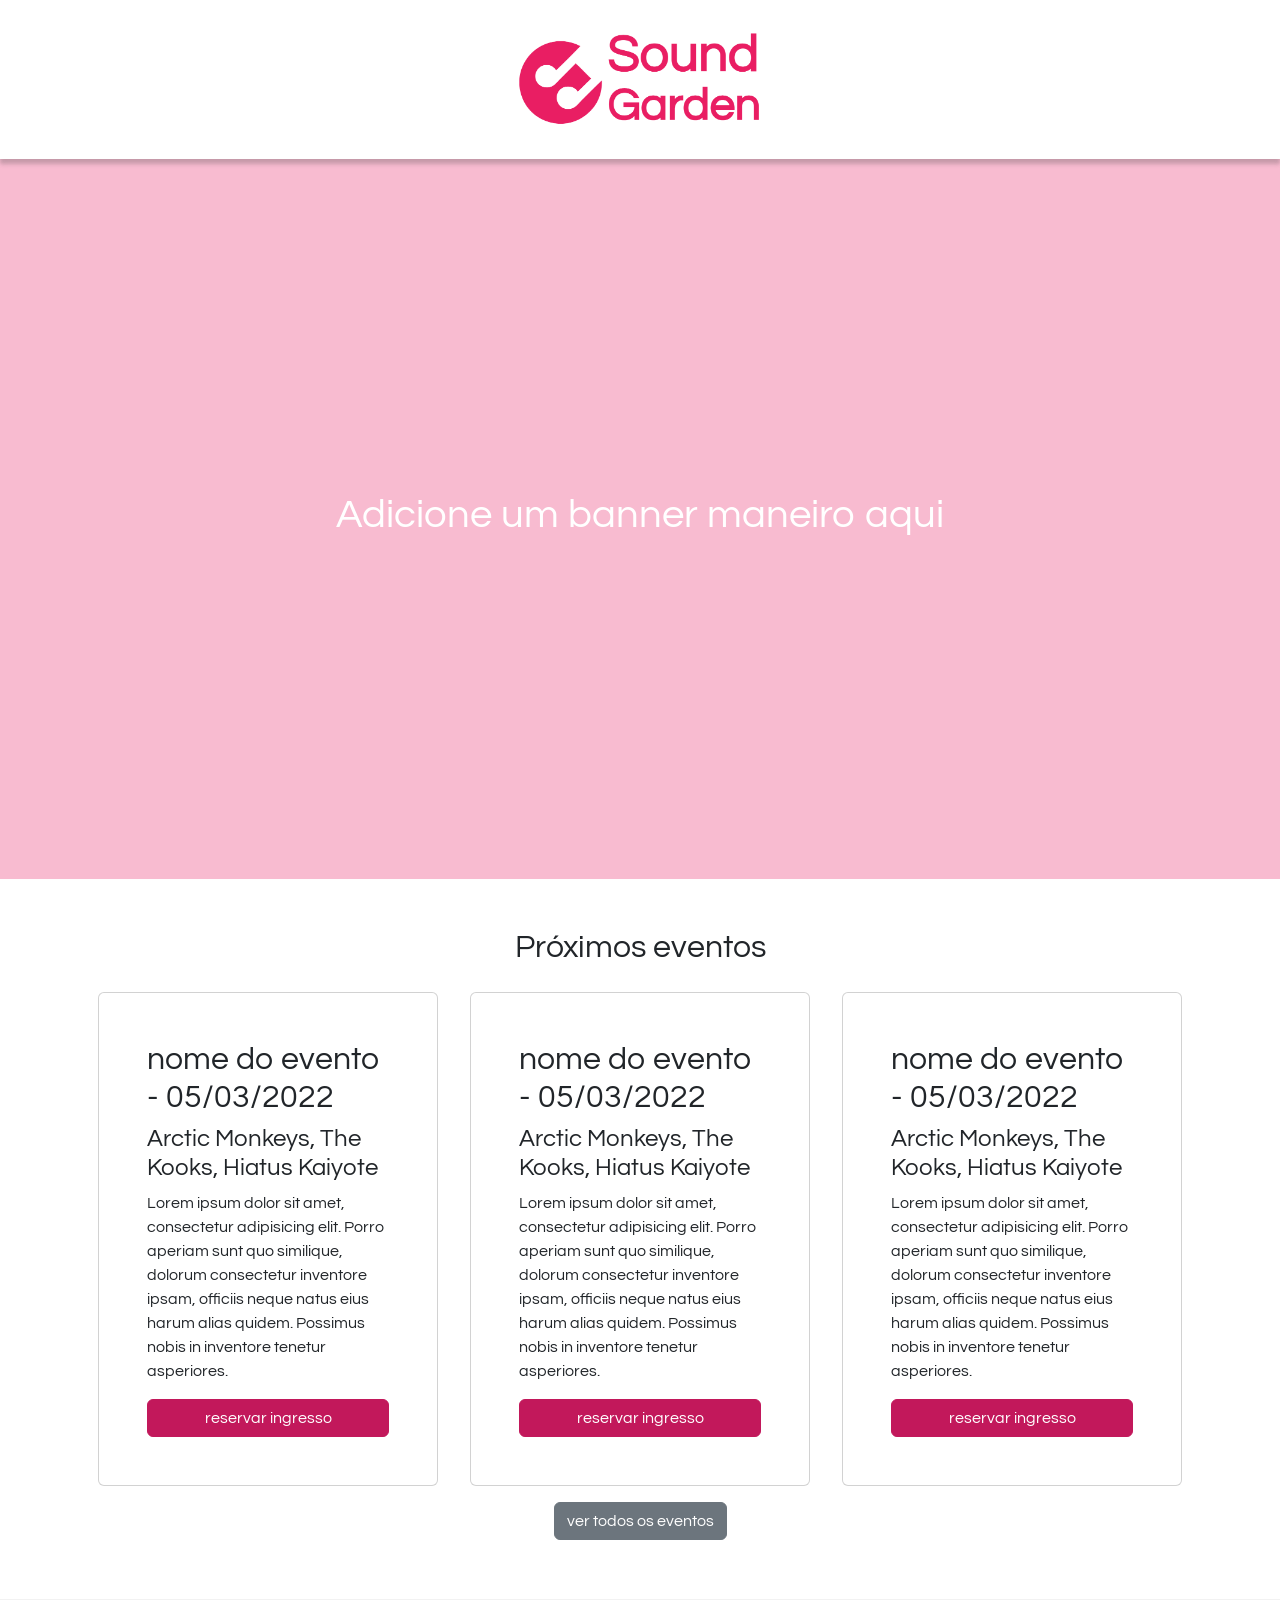
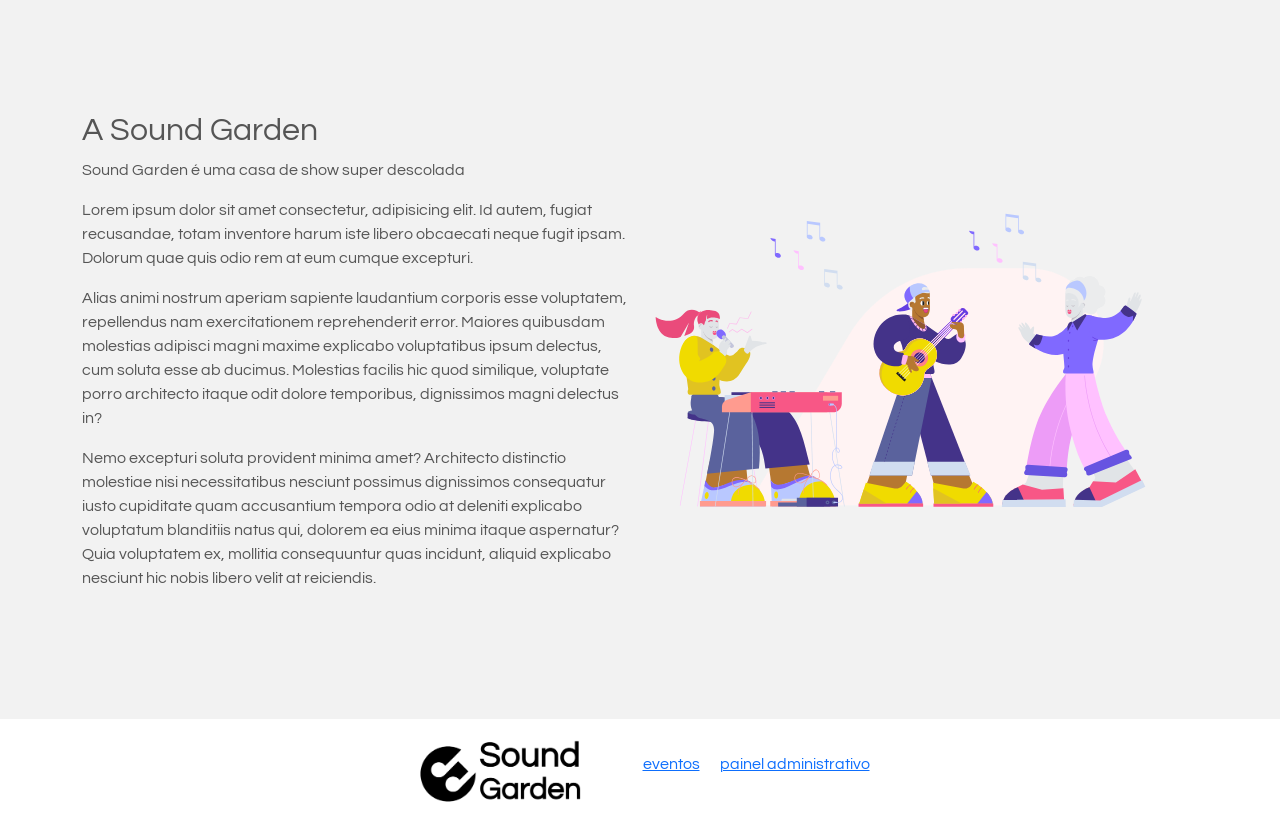
==== index.html @ 7aafb807 "Inicio do Desafio 02 Gama Academy" ====
<!DOCTYPE html>
<html lang="en">

<head>
    <meta charset="UTF-8">
    <meta http-equiv="X-UA-Compatible" content="IE=edge">
    <meta name="viewport" content="width=device-width, initial-scale=1.0">
    <title>Sound Garden</title>
    <link href="https://cdn.jsdelivr.net/npm/bootstrap@5.0.2/dist/css/bootstrap.min.css" rel="stylesheet"
        integrity="sha384-EVSTQN3/azprG1Anm3QDgpJLIm9Nao0Yz1ztcQTwFspd3yD65VohhpuuCOmLASjC" crossorigin="anonymous">
    <link rel="stylesheet" href="css/style.css">
</head>

<body>
    <header class=" d-flex justify-content-center align-items-center">
        <img src="img/Sound-logo (1).png" width="300" alt="">
    </header>
    <main>
        <section class="full d-flex justify-content-center align-items-center"
            style="background-color: #F8BBD0; color: #fff">
            <div class="text-center">
                <h1>Adicione um banner maneiro aqui</h1>
            </div>
        </section>
        <section class="full">
            <div class="container text-center">
                <h2>Próximos eventos</h2>
            </div>
            <div class="container d-flex justify-content-center align-items-center">
                <article class="evento card p-5 m-3">
                    <h2>nome do evento - 05/03/2022</h2>
                    <h4>Arctic Monkeys, The Kooks, Hiatus Kaiyote</h4>
                    <p>Lorem ipsum dolor sit amet, consectetur adipisicing elit. Porro aperiam sunt quo similique,
                        dolorum consectetur inventore ipsam, officiis neque natus eius harum alias quidem. Possimus
                        nobis in inventore tenetur asperiores.</p>
                    <a href="#" class="btn btn-primary">reservar ingresso</a>
                </article>
                <article class="evento card p-5 m-3">
                    <h2>nome do evento - 05/03/2022</h2>
                    <h4>Arctic Monkeys, The Kooks, Hiatus Kaiyote</h4>
                    <p>Lorem ipsum dolor sit amet, consectetur adipisicing elit. Porro aperiam sunt quo similique,
                        dolorum consectetur inventore ipsam, officiis neque natus eius harum alias quidem. Possimus
                        nobis in inventore tenetur asperiores.</p>
                    <a href="#" class="btn btn-primary">reservar ingresso</a>
                </article>
                <article class="evento card p-5 m-3">
                    <h2>nome do evento - 05/03/2022</h2>
                    <h4>Arctic Monkeys, The Kooks, Hiatus Kaiyote</h4>
                    <p>Lorem ipsum dolor sit amet, consectetur adipisicing elit. Porro aperiam sunt quo similique,
                        dolorum consectetur inventore ipsam, officiis neque natus eius harum alias quidem. Possimus
                        nobis in inventore tenetur asperiores.</p>
                    <a href="#" class="btn btn-primary">reservar ingresso</a>
                </article>
            </div>
            <div class="container text-center">
                <a href="eventos.html" class="btn btn-secondary">ver todos os eventos</a>
            </div>
        </section>
        <section class="full d-flex justify-content-center align-items-center"
            style="background-color: #f2f2f2; color: #555">
            <div class="container">
                <div class="row d-flex justify-content-center align-items-center">
                    <div class="col">
                        <h2>A Sound Garden</h2>

                        <p>Sound Garden é uma casa de show super descolada</p>

                        <p>Lorem ipsum dolor sit amet consectetur, adipisicing elit. Id autem, fugiat recusandae, totam
                            inventore harum iste libero obcaecati neque fugit ipsam. Dolorum quae quis odio rem at eum
                            cumque excepturi.</p>
                        <p>Alias animi nostrum aperiam sapiente laudantium
                            corporis esse voluptatem, repellendus nam exercitationem reprehenderit error. Maiores
                            quibusdam molestias adipisci magni maxime explicabo voluptatibus ipsum delectus, cum soluta
                            esse ab ducimus. Molestias facilis hic quod similique, voluptate porro architecto itaque
                            odit dolore temporibus, dignissimos magni delectus in?</p>
                        <p>Nemo excepturi soluta provident minima amet? Architecto
                            distinctio molestiae nisi necessitatibus nesciunt possimus dignissimos consequatur iusto
                            cupiditate quam accusantium tempora odio at deleniti explicabo voluptatum blanditiis natus
                            qui, dolorem ea eius minima itaque aspernatur? Quia voluptatem ex, mollitia consequuntur
                            quas incidunt, aliquid explicabo nesciunt hic nobis libero velit at reiciendis.</p>
                    </div>
                    <div class="col">
                        <img src="img/music.svg" width="500px">
                    </div>
                </div>
            </div>
        </section>

    </main>
    <footer>
        <div class="container d-flex justify-content-center align-items-center">
            <a href="#">
                <img src="img/Sound-logo-black (1).png" width="200px" alt="">
            </a>
            <nav>
                <ul>
                    <li>
                        <a href="eventos.html">eventos</a>
                    </li>
                    <li>
                        <a href="admin.html">painel administrativo</a>
                    </li>
                </ul>
            </nav>
        </div>
    </footer>
</body>

</html>
---- css/style.css ----
@import url('https://fonts.googleapis.com/css2?family=Questrial&display=swap');
body{
    font-family: 'Questrial', sans-serif;
}

.img-responsive {
    max-width: 100%;
}

header {
    position: relative;
    box-shadow: 0px 5px 4px 0px rgb(63 63 63 / 27%);
    width: 100%;
    background-color: #fff;
}
aside {
    min-height: 100vh;
}

.nav-pills .nav-link.active, .nav-pills .show>.nav-link {
    background-color: #C2185B;
}

.btn-primary{
    background-color: #C2185B;
    border-color: #C2185B;
}

main.login {
    width: 400px;
}

section.full{
    width: 100%;
    min-height: 80vh;
    padding: 50px 0;
}

article.evento {
    width: 350px;
}

footer nav ul{
    list-style: none;
    display: flex;
}

footer nav ul li  {
    padding: 10px;
}
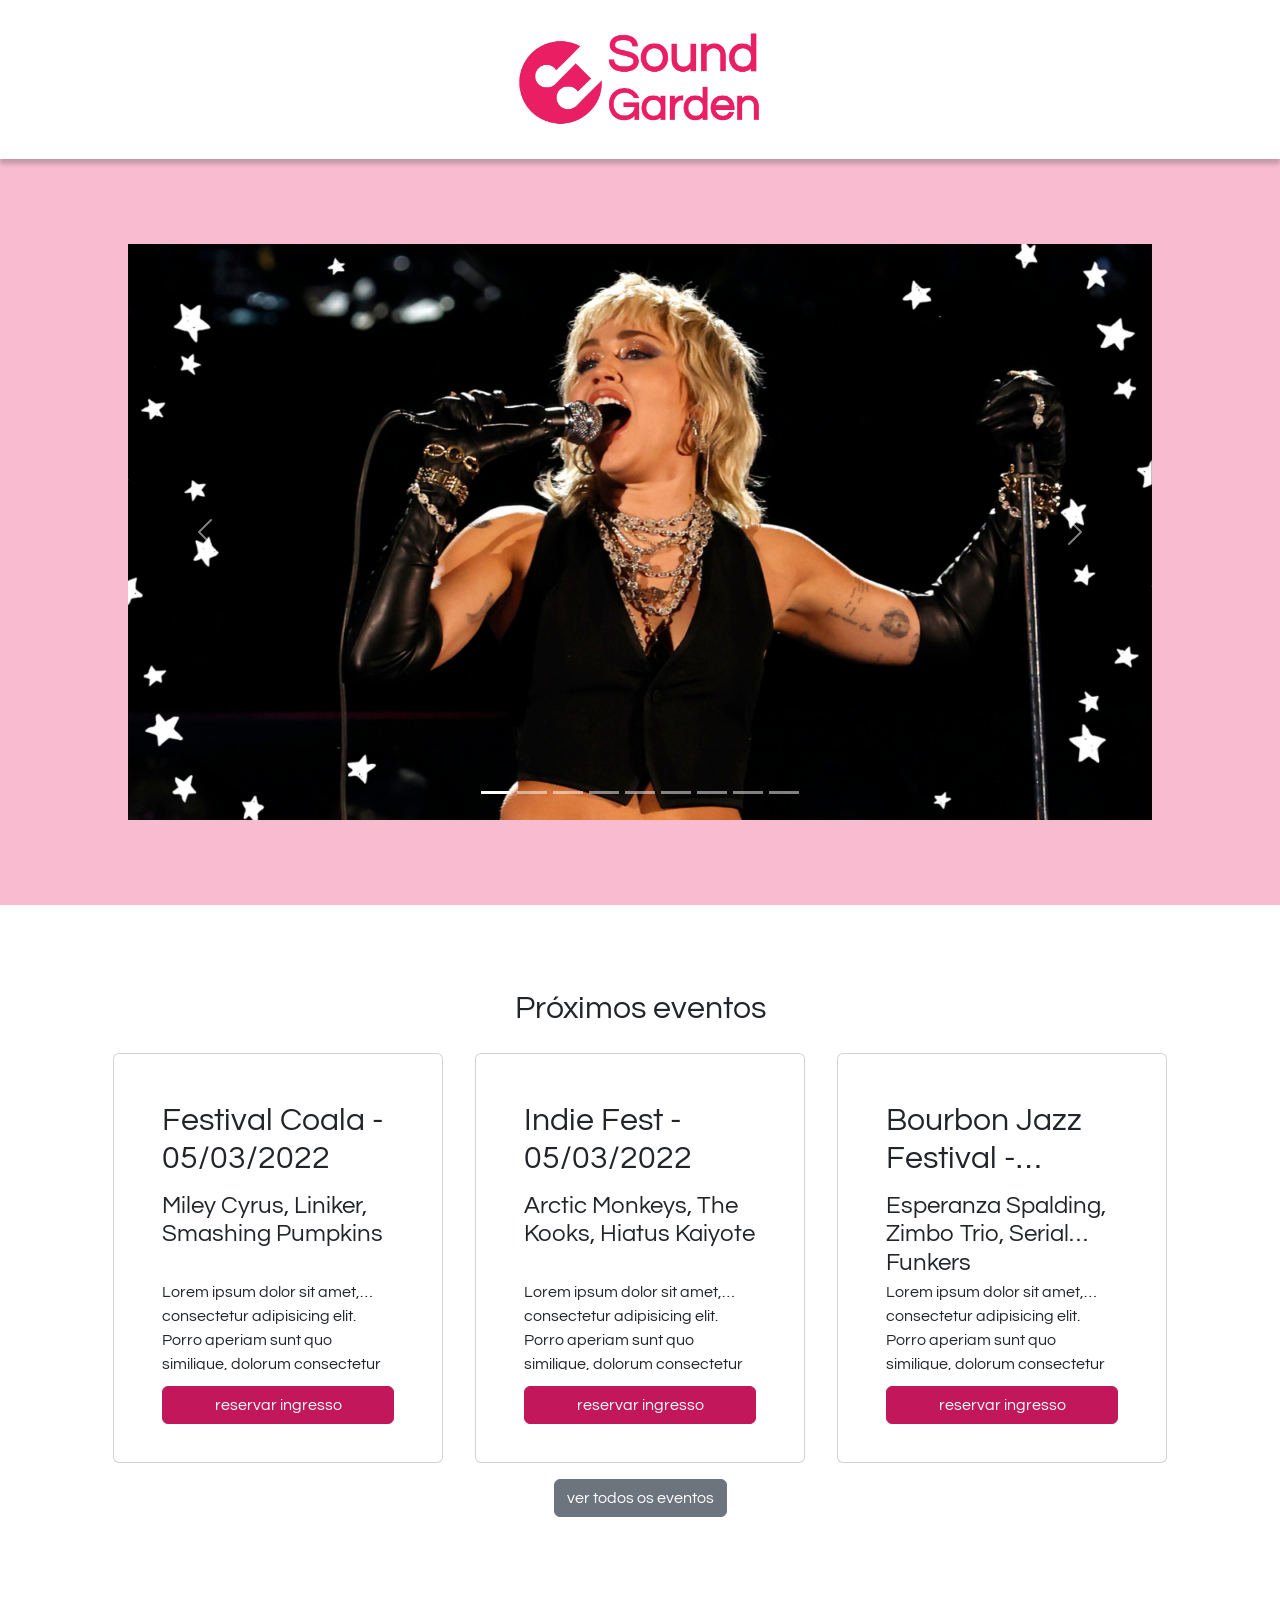
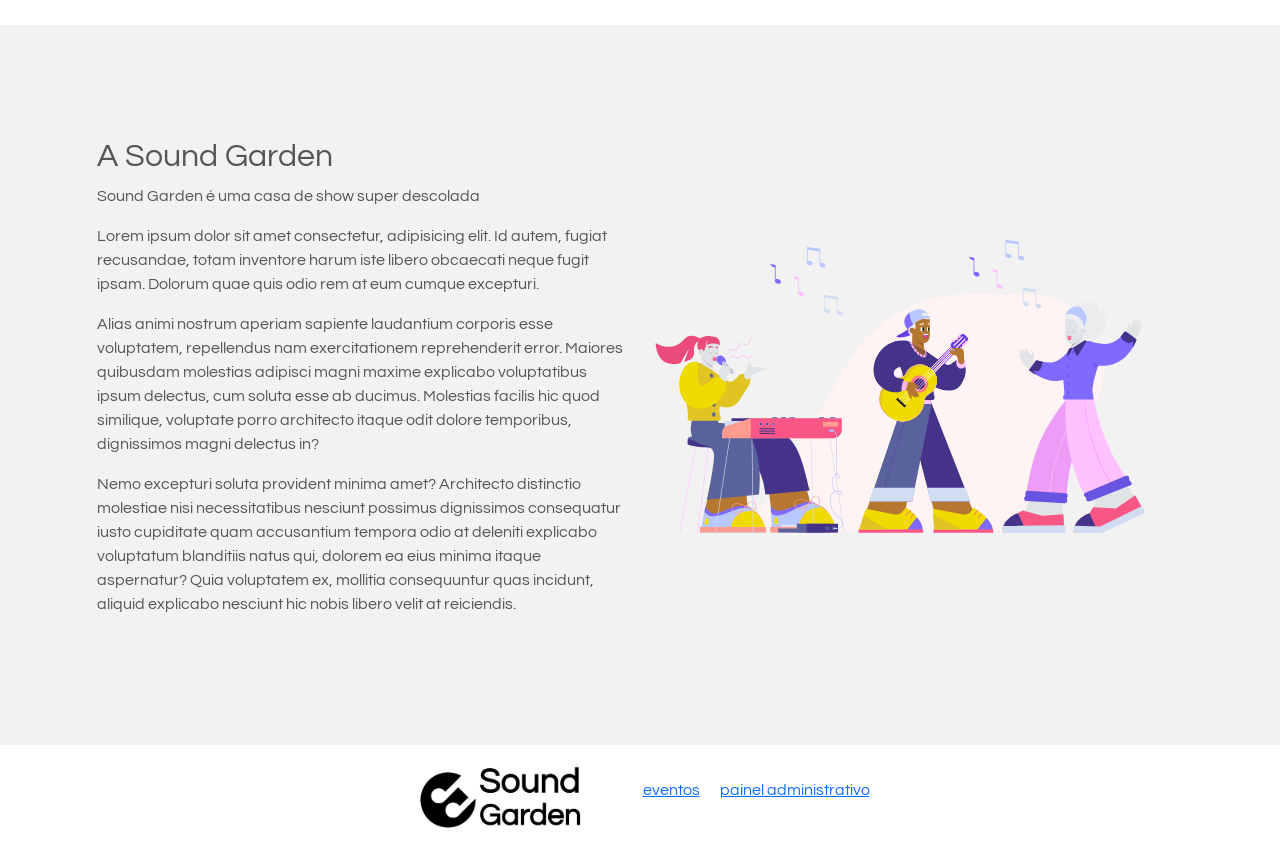
==== commit d5eafe53: "Tentativas de progresso sem sucesso" ====
--- a/index.html
+++ b/index.html
@@ -9,6 +9,7 @@
     <link href="https://cdn.jsdelivr.net/npm/bootstrap@5.0.2/dist/css/bootstrap.min.css" rel="stylesheet"
         integrity="sha384-EVSTQN3/azprG1Anm3QDgpJLIm9Nao0Yz1ztcQTwFspd3yD65VohhpuuCOmLASjC" crossorigin="anonymous">
     <link rel="stylesheet" href="css/style.css">
+
 </head>
 
 <body>
@@ -18,9 +19,75 @@
     <main>
         <section class="full d-flex justify-content-center align-items-center"
             style="background-color: #F8BBD0; color: #fff">
-            <div class="text-center">
-                <h1>Adicione um banner maneiro aqui</h1>
-            </div>
+
+            <div id="carouselExampleIndicators" class="carousel slide" data-bs-ride="carousel">
+                <div class="carousel-indicators">
+                    <button type="button" data-bs-target="#carouselExampleIndicators" data-bs-slide-to="0"
+                        class="active" aria-current="true" aria-label="Slide 1"></button>
+                    <button type="button" data-bs-target="#carouselExampleIndicators" data-bs-slide-to="1"
+                        aria-label="Slide 2"></button>
+                    <button type="button" data-bs-target="#carouselExampleIndicators" data-bs-slide-to="2"
+                        aria-label="Slide 3"></button>
+                    <button type="button" data-bs-target="#carouselExampleIndicators" data-bs-slide-to="3"
+                        aria-label="Slide 4"></button>
+                    <button type="button" data-bs-target="#carouselExampleIndicators" data-bs-slide-to="4"
+                        aria-label="Slide 5"></button>
+                    <button type="button" data-bs-target="#carouselExampleIndicators" data-bs-slide-to="5"
+                        aria-label="Slide 6"></button>
+                    <button type="button" data-bs-target="#carouselExampleIndicators" data-bs-slide-to="6"
+                        aria-label="Slide 7"></button>
+                    <button type="button" data-bs-target="#carouselExampleIndicators" data-bs-slide-to="7"
+                        aria-label="Slide 8"></button>
+                    <button type="button" data-bs-target="#carouselExampleIndicators" data-bs-slide-to="8"
+                        aria-label="Slide 9"></button>
+
+
+                </div>
+                <div class="carousel-inner">
+                    <div class="carousel-item active">
+                        <img src="./img/0.png" class="d-block w-100" alt="./img./0.png">
+                    </div>
+                    <div class="carousel-item">
+                        <img src="./img/1.jpg" class="d-block w-100" alt=".img/1.jpg">
+                    </div>
+                    <div class="carousel-item">
+                        <img src="./img/2.jpg" class="d-block w-100" alt="./img/2.jpg">
+                    </div>
+                    <div class="carousel-item">
+                        <img src="./img/3.jpg" class="d-block w-100" alt="./img/3.jpg">
+                    </div>
+                    <div class="carousel-item">
+                        <img src="./img/4.jpg" class="d-block w-100" alt="./img/4.jpg">
+                    </div>
+                    <div class="carousel-item">
+                        <img src="./img/5.jpg" class="d-block w-100" alt="./img/5.jpg">
+                    </div>
+                    <div class="carousel-item">
+                        <img src="./img/6.jpeg" class="d-block w-100" alt="./img/6.jpeg">
+                    </div>
+                    <div class="carousel-item">
+                        <img src="./img/7.png" class="d-block w-100" alt="./img/7.png">
+                    </div>
+                    <div class="carousel-item">
+                        <img src="./img/8.jpeg" class="d-block w-100" alt="./img/8.jpeg">
+                    </div>
+
+                    <div>
+
+                    </div>
+                    <button class="carousel-control-prev" type="button" data-bs-target="#carouselExampleIndicators"
+                        data-bs-slide="prev">
+                        <span class="carousel-control-prev-icon" aria-hidden="true"></span>
+                        <span class="visually-hidden">Previous</span>
+                    </button>
+                    <button class="carousel-control-next" type="button" data-bs-target="#carouselExampleIndicators"
+                        data-bs-slide="next">
+                        <span class="carousel-control-next-icon" aria-hidden="true"></span>
+                        <span class="visually-hidden">Next</span>
+                    </button>
+
+                </div>
+
         </section>
         <section class="full">
             <div class="container text-center">
@@ -28,7 +95,15 @@
             </div>
             <div class="container d-flex justify-content-center align-items-center">
                 <article class="evento card p-5 m-3">
-                    <h2>nome do evento - 05/03/2022</h2>
+                    <h2>Festival Coala - 05/03/2022</h2>
+                    <h4>Miley Cyrus, Liniker, Smashing Pumpkins</h4>
+                    <p>Lorem ipsum dolor sit amet, consectetur adipisicing elit. Porro aperiam sunt quo similique,
+                        dolorum consectetur inventore ipsam, officiis neque natus eius harum alias quidem. Possimus
+                        nobis in inventore tenetur asperiores.</p>
+                    <a href="#" class="btn btn-primary">reservar ingresso</a>
+                </article>
+                <article class="evento card p-5 m-3">
+                    <h2>Indie Fest - 05/03/2022</h2>
                     <h4>Arctic Monkeys, The Kooks, Hiatus Kaiyote</h4>
                     <p>Lorem ipsum dolor sit amet, consectetur adipisicing elit. Porro aperiam sunt quo similique,
                         dolorum consectetur inventore ipsam, officiis neque natus eius harum alias quidem. Possimus
@@ -36,16 +111,8 @@
                     <a href="#" class="btn btn-primary">reservar ingresso</a>
                 </article>
                 <article class="evento card p-5 m-3">
-                    <h2>nome do evento - 05/03/2022</h2>
-                    <h4>Arctic Monkeys, The Kooks, Hiatus Kaiyote</h4>
-                    <p>Lorem ipsum dolor sit amet, consectetur adipisicing elit. Porro aperiam sunt quo similique,
-                        dolorum consectetur inventore ipsam, officiis neque natus eius harum alias quidem. Possimus
-                        nobis in inventore tenetur asperiores.</p>
-                    <a href="#" class="btn btn-primary">reservar ingresso</a>
-                </article>
-                <article class="evento card p-5 m-3">
-                    <h2>nome do evento - 05/03/2022</h2>
-                    <h4>Arctic Monkeys, The Kooks, Hiatus Kaiyote</h4>
+                    <h2>Bourbon Jazz Festival - 05/03/2022</h2>
+                    <h4>Esperanza Spalding, Zimbo Trio, Serial Funkers</h4>
                     <p>Lorem ipsum dolor sit amet, consectetur adipisicing elit. Porro aperiam sunt quo similique,
                         dolorum consectetur inventore ipsam, officiis neque natus eius harum alias quidem. Possimus
                         nobis in inventore tenetur asperiores.</p>
@@ -104,6 +171,9 @@
             </nav>
         </div>
     </footer>
+    <script src="https://cdn.jsdelivr.net/npm/bootstrap@5.0.2/dist/js/bootstrap.bundle.min.js"
+        integrity="sha384-MrcW6ZMFYlzcLA8Nl+NtUVF0sA7MsXsP1UyJoMp4YLEuNSfAP+JcXn/tWtIaxVXM" crossorigin="anonymous">
+        </script>
 </body>
 
 </html>
--- a/css/style.css
+++ b/css/style.css
@@ -31,13 +31,37 @@
 }
 
 section.full{
+    display: inline-flexbox;
     width: 100%;
     min-height: 80vh;
-    padding: 50px 0;
+    padding: 85px;
 }
 
 article.evento {
+    min-height: 72px;
+    height: 410px;
     width: 350px;
+}
+article.evento p {
+    display: -webkit-box;
+    -webkit-line-clamp: 1;
+    -webkit-box-orient: vertical;
+    overflow: hidden;
+    min-height: 90px;
+}
+article.evento h2 {
+    display: -webkit-box;
+    -webkit-line-clamp: 2;
+    -webkit-box-orient: vertical;
+    overflow: hidden;
+    min-height: 82px;
+}
+article.evento h4 {
+    display: -webkit-box;
+    -webkit-line-clamp: 2;
+    -webkit-box-orient: vertical;
+    overflow: hidden;
+    min-height: 80px;
 }
 
 footer nav ul{
@@ -47,4 +71,8 @@
 
 footer nav ul li  {
     padding: 10px;
-}+}
+.conjuntoCards{
+    display: inline-block;
+    align-items: center;
+}
